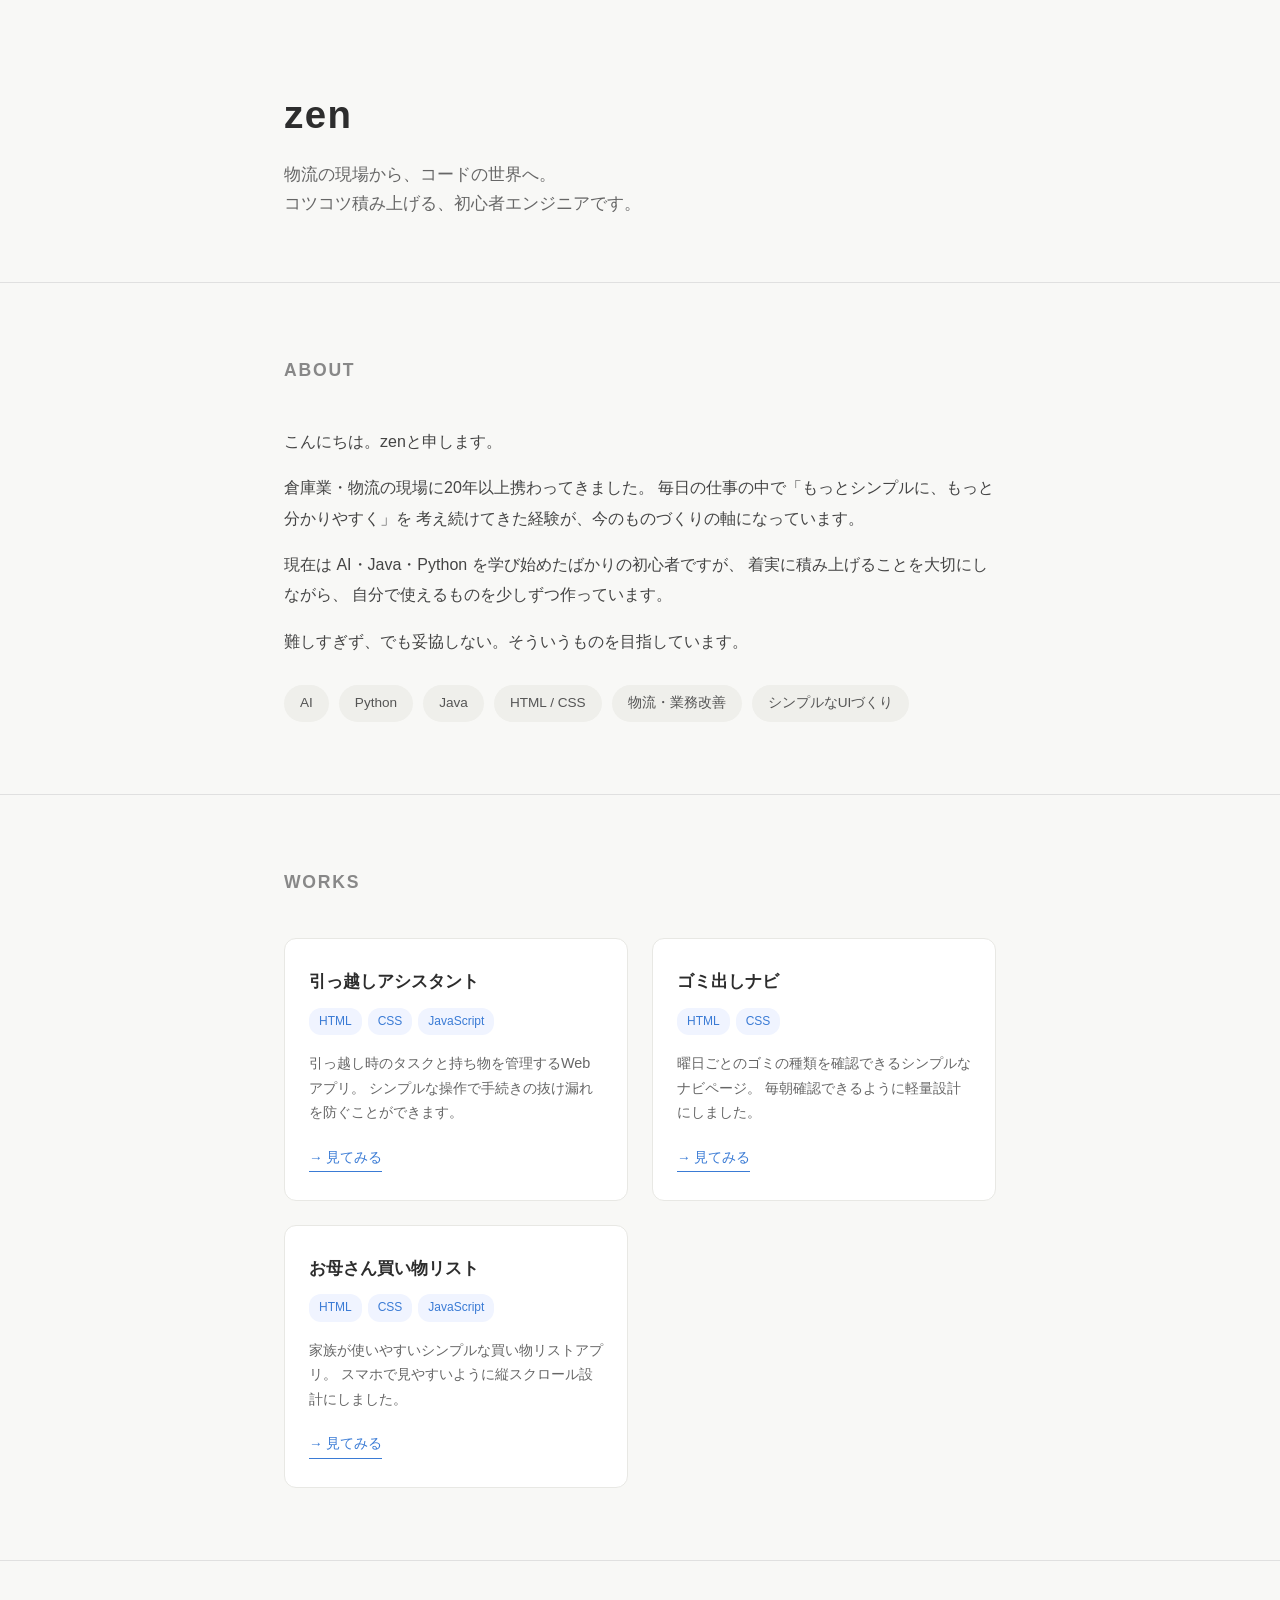
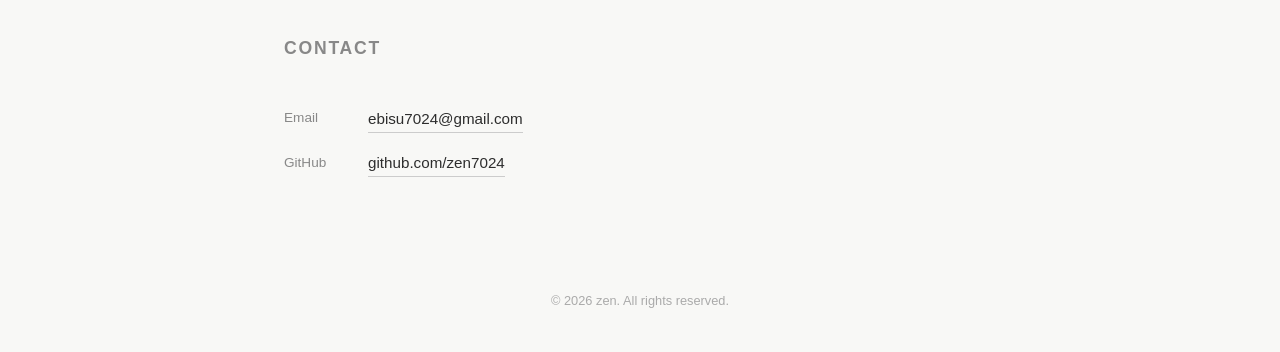
==== index.html @ 520f3287 "first commit: portfolio site" ====
<!DOCTYPE html>
<html lang="ja">
<head>
  <!-- ========================================
       基本設定
       charset: 文字コード（日本語対応）
       viewport: スマホ表示を正しくするための設定
  ======================================== -->
  <meta charset="UTF-8" />
  <meta name="viewport" content="width=device-width, initial-scale=1.0" />
  <title>zen | Portfolio</title>

  <style>
    /* ========================================
       全体のリセット＆共通設定
    ======================================== */
    *, *::before, *::after {
      box-sizing: border-box;
      margin: 0;
      padding: 0;
    }

    /* フォント・背景・文字色 */
    body {
      font-family: 'Hiragino Kaku Gothic ProN', 'Noto Sans JP', sans-serif;
      background-color: #f8f8f6;
      color: #2d2d2d;
      line-height: 1.8;
      font-size: 16px;
    }

    /* ページ全体の横幅を制限（横に広がりすぎない） */
    .container {
      max-width: 760px;
      margin: 0 auto;
      padding: 0 24px;
    }

    /* セクションの共通余白 */
    section {
      padding: 72px 0;
    }

    /* セクションタイトルの共通スタイル */
    .section-title {
      font-size: 1.1rem;
      font-weight: 700;
      letter-spacing: 0.1em;
      color: #888;
      text-transform: uppercase;
      margin-bottom: 40px;
    }

    /* 区切り線 */
    .divider {
      border: none;
      border-top: 1px solid #e0e0e0;
    }

    /* ========================================
       HEADER（名前 + キャッチコピー）
    ======================================== */
    header {
      padding: 80px 0 64px;
      text-align: left;
    }

    header .name {
      font-size: 2.4rem;
      font-weight: 700;
      letter-spacing: 0.04em;
      margin-bottom: 12px;
    }

    header .tagline {
      font-size: 1.05rem;
      color: #666;
      line-height: 1.7;
    }

    /* ========================================
       ABOUT（自己紹介）
    ======================================== */
    #about .bio {
      font-size: 1rem;
      color: #444;
      line-height: 1.9;
    }

    #about .bio p {
      margin-bottom: 16px;
    }

    /* タグ（スキルや興味を小さく表示） */
    #about .tags {
      display: flex;
      flex-wrap: wrap;
      gap: 10px;
      margin-top: 28px;
    }

    #about .tag {
      background-color: #efefeb;
      color: #555;
      padding: 6px 16px;
      border-radius: 20px;
      font-size: 0.85rem;
    }

    /* ========================================
       WORKS（作品紹介カード）
    ======================================== */
    #works .works-grid {
      display: grid;
      /* スマホ: 1列 / タブレット以上: 2列 */
      grid-template-columns: repeat(auto-fit, minmax(280px, 1fr));
      gap: 24px;
    }

    /* カード1枚 */
    .work-card {
      background: #ffffff;
      border: 1px solid #e8e8e4;
      border-radius: 12px;
      padding: 28px 24px;
      transition: box-shadow 0.2s ease;
    }

    .work-card:hover {
      box-shadow: 0 4px 20px rgba(0, 0, 0, 0.08);
    }

    /* カードのタイトル */
    .work-card h3 {
      font-size: 1.05rem;
      font-weight: 700;
      margin-bottom: 10px;
      color: #2d2d2d;
    }

    /* カードの説明文 */
    .work-card p {
      font-size: 0.9rem;
      color: #666;
      line-height: 1.7;
      margin-bottom: 18px;
    }

    /* カードのリンクボタン */
    .work-card a {
      display: inline-block;
      font-size: 0.85rem;
      color: #3a7bd5;
      text-decoration: none;
      border-bottom: 1px solid #3a7bd5;
      padding-bottom: 1px;
    }

    .work-card a:hover {
      color: #2558a8;
      border-color: #2558a8;
    }

    /* 技術タグ（使用言語など） */
    .work-card .tech-tags {
      display: flex;
      flex-wrap: wrap;
      gap: 6px;
      margin-bottom: 16px;
    }

    .work-card .tech-tag {
      background: #f0f4ff;
      color: #3a7bd5;
      font-size: 0.75rem;
      padding: 3px 10px;
      border-radius: 12px;
    }

    /* ========================================
       CONTACT（連絡先）
    ======================================== */
    #contact .contact-list {
      list-style: none;
      display: flex;
      flex-direction: column;
      gap: 16px;
    }

    #contact .contact-list li {
      display: flex;
      align-items: center;
      gap: 12px;
      font-size: 0.95rem;
    }

    /* アイコン代わりのラベル */
    #contact .contact-label {
      display: inline-block;
      min-width: 72px;
      color: #888;
      font-size: 0.85rem;
    }

    #contact a {
      color: #2d2d2d;
      text-decoration: none;
      border-bottom: 1px solid #ccc;
    }

    #contact a:hover {
      color: #3a7bd5;
      border-color: #3a7bd5;
    }

    /* ========================================
       FOOTER
    ======================================== */
    footer {
      padding: 40px 0;
      text-align: center;
      font-size: 0.8rem;
      color: #aaa;
    }

    /* ========================================
       スマホ対応（画面幅600px以下）
    ======================================== */
    @media (max-width: 600px) {
      header .name {
        font-size: 1.8rem;
      }

      section {
        padding: 56px 0;
      }

      .works-grid {
        grid-template-columns: 1fr;
      }
    }
  </style>
</head>

<body>

  <!-- ========================================
       HEADER：名前とキャッチコピー
  ======================================== -->
  <header>
    <div class="container">
      <p class="name">zen</p>
      <p class="tagline">
        物流の現場から、コードの世界へ。<br>
        コツコツ積み上げる、初心者エンジニアです。
      </p>
    </div>
  </header>

  <hr class="divider" />

  <!-- ========================================
       ABOUT：自己紹介
  ======================================== -->
  <section id="about">
    <div class="container">
      <p class="section-title">About</p>

      <div class="bio">
        <p>
          こんにちは。zenと申します。
        </p>
        <p>
          倉庫業・物流の現場に20年以上携わってきました。
          毎日の仕事の中で「もっとシンプルに、もっと分かりやすく」を
          考え続けてきた経験が、今のものづくりの軸になっています。
        </p>
        <p>
          現在は AI・Java・Python を学び始めたばかりの初心者ですが、
          着実に積み上げることを大切にしながら、
          自分で使えるものを少しずつ作っています。
        </p>
        <p>
          難しすぎず、でも妥協しない。そういうものを目指しています。
        </p>
      </div>

      <!-- 興味・学習中のキーワード -->
      <div class="tags">
        <span class="tag">AI</span>
        <span class="tag">Python</span>
        <span class="tag">Java</span>
        <span class="tag">HTML / CSS</span>
        <span class="tag">物流・業務改善</span>
        <span class="tag">シンプルなUIづくり</span>
      </div>
    </div>
  </section>

  <hr class="divider" />

  <!-- ========================================
       WORKS：作品紹介
       ★ カードを増やしたいときは
          <div class="work-card">〜</div>
          のブロックをコピーして追加するだけ
  ======================================== -->
  <section id="works">
    <div class="container">
      <p class="section-title">Works</p>

      <div class="works-grid">

        <!-- 作品カード 1 -->
        <div class="work-card">
          <h3>引っ越しアシスタント</h3>
          <div class="tech-tags">
            <span class="tech-tag">HTML</span>
            <span class="tech-tag">CSS</span>
            <span class="tech-tag">JavaScript</span>
          </div>
          <p>引っ越し時のタスクと持ち物を管理するWebアプリ。
            シンプルな操作で手続きの抜け漏れを防ぐことができます。</p>
          <a href="#" target="_blank">→ 見てみる</a>
        </div>

        <!-- 作品カード 2 -->
        <div class="work-card">
          <h3>ゴミ出しナビ</h3>
          <div class="tech-tags">
            <span class="tech-tag">HTML</span>
            <span class="tech-tag">CSS</span>
          </div>
          <p>曜日ごとのゴミの種類を確認できるシンプルなナビページ。
            毎朝確認できるように軽量設計にしました。</p>
          <a href="#" target="_blank">→ 見てみる</a>
        </div>

        <!-- 作品カード 3 -->
        <div class="work-card">
          <h3>お母さん買い物リスト</h3>
          <div class="tech-tags">
            <span class="tech-tag">HTML</span>
            <span class="tech-tag">CSS</span>
            <span class="tech-tag">JavaScript</span>
          </div>
          <p>家族が使いやすいシンプルな買い物リストアプリ。
            スマホで見やすいように縦スクロール設計にしました。</p>
          <a href="#" target="_blank">→ 見てみる</a>
        </div>

        <!-- ★ ここにカードを追加できます ★ -->

      </div>
    </div>
  </section>

  <hr class="divider" />

  <!-- ========================================
       CONTACT：連絡先
       ★ href="#" の部分を実際のURLに変えてください
  ======================================== -->
  <section id="contact">
    <div class="container">
      <p class="section-title">Contact</p>

      <ul class="contact-list">
        <li>
          <span class="contact-label">Email</span>
          <a href="mailto:ebisu7024@gmail.com">ebisu7024@gmail.com</a>
        </li>
        <li>
          <span class="contact-label">GitHub</span>
          <a href="https://github.com/zen7024" target="_blank">github.com/zen7024</a>
        </li>
        <!-- SNSを追加したい場合はここにコピーして追加 -->
        <!--
        <li>
          <span class="contact-label">X (Twitter)</span>
          <a href="https://x.com/あなたのID" target="_blank">@あなたのID</a>
        </li>
        -->
      </ul>
    </div>
  </section>

  <!-- ========================================
       FOOTER
  ======================================== -->
  <footer>
    <div class="container">
      <p>&copy; 2026 zen. All rights reserved.</p>
    </div>
  </footer>

</body>
</html>
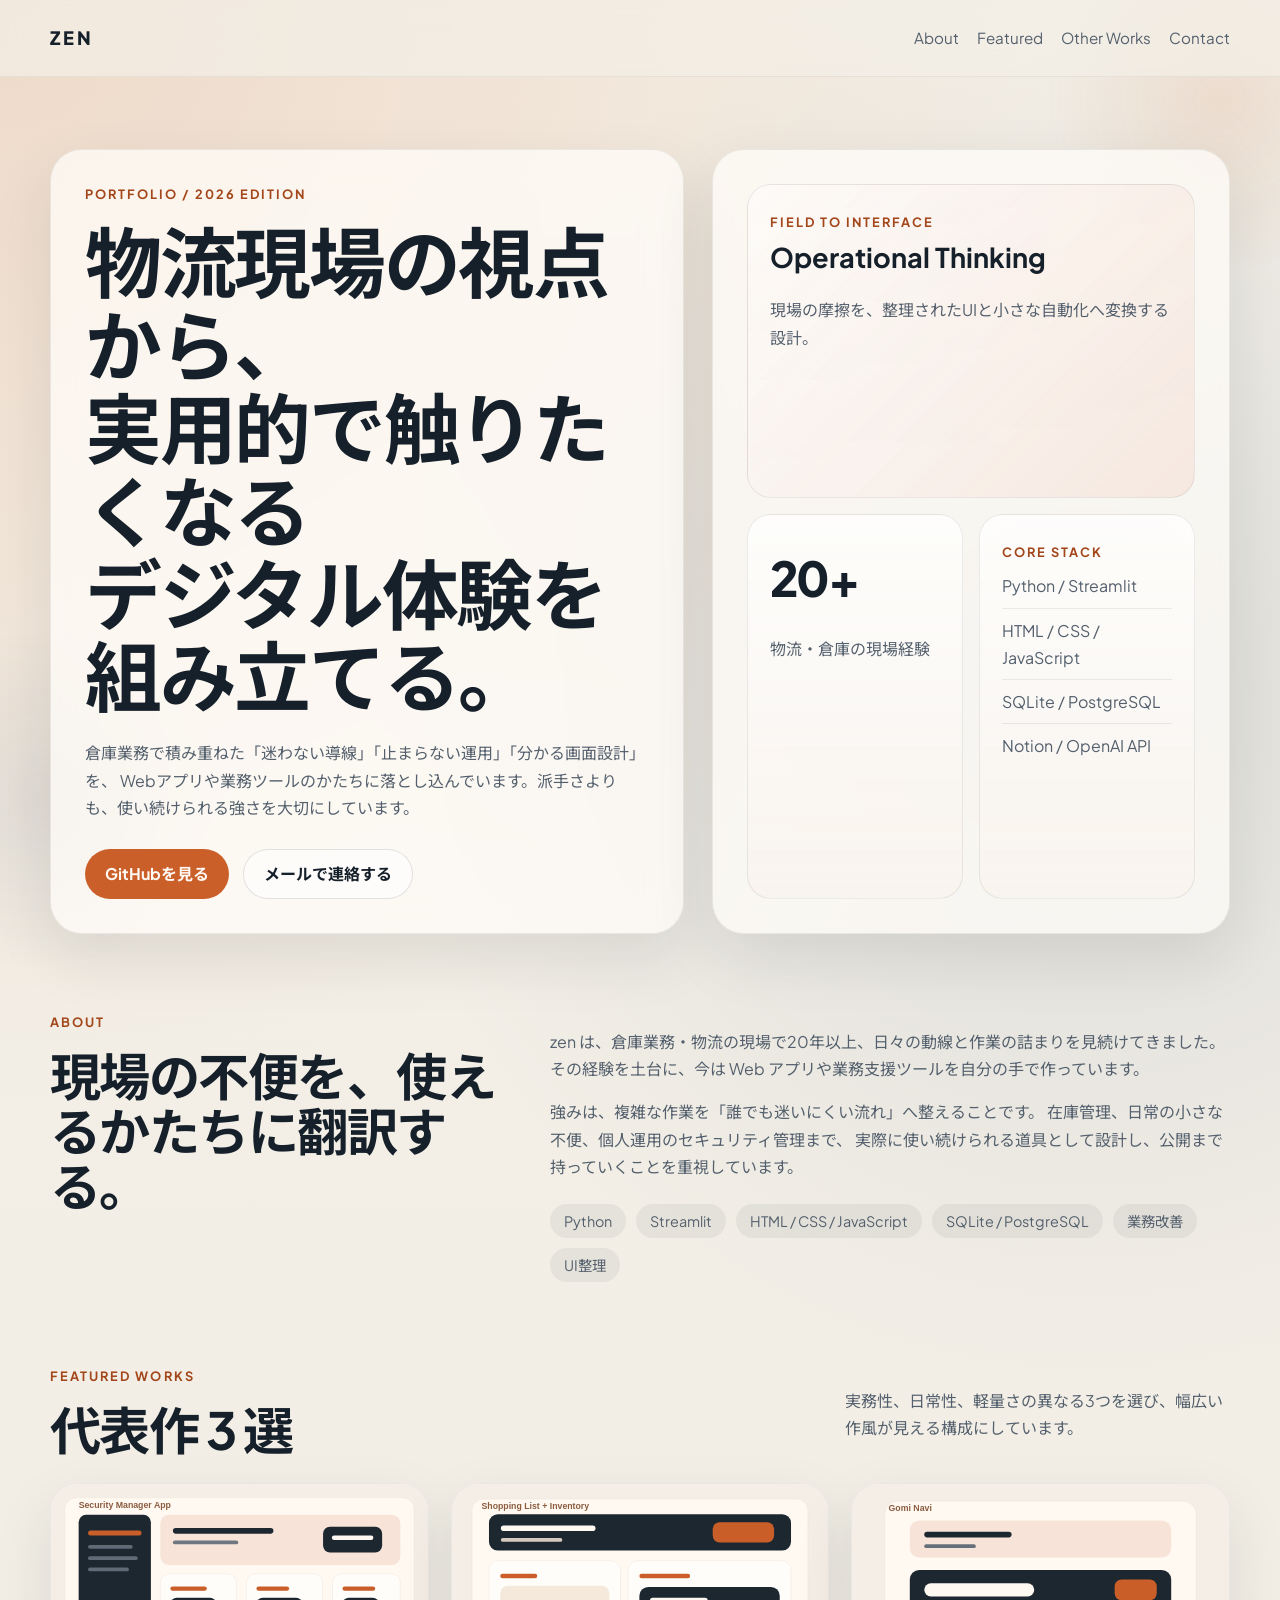
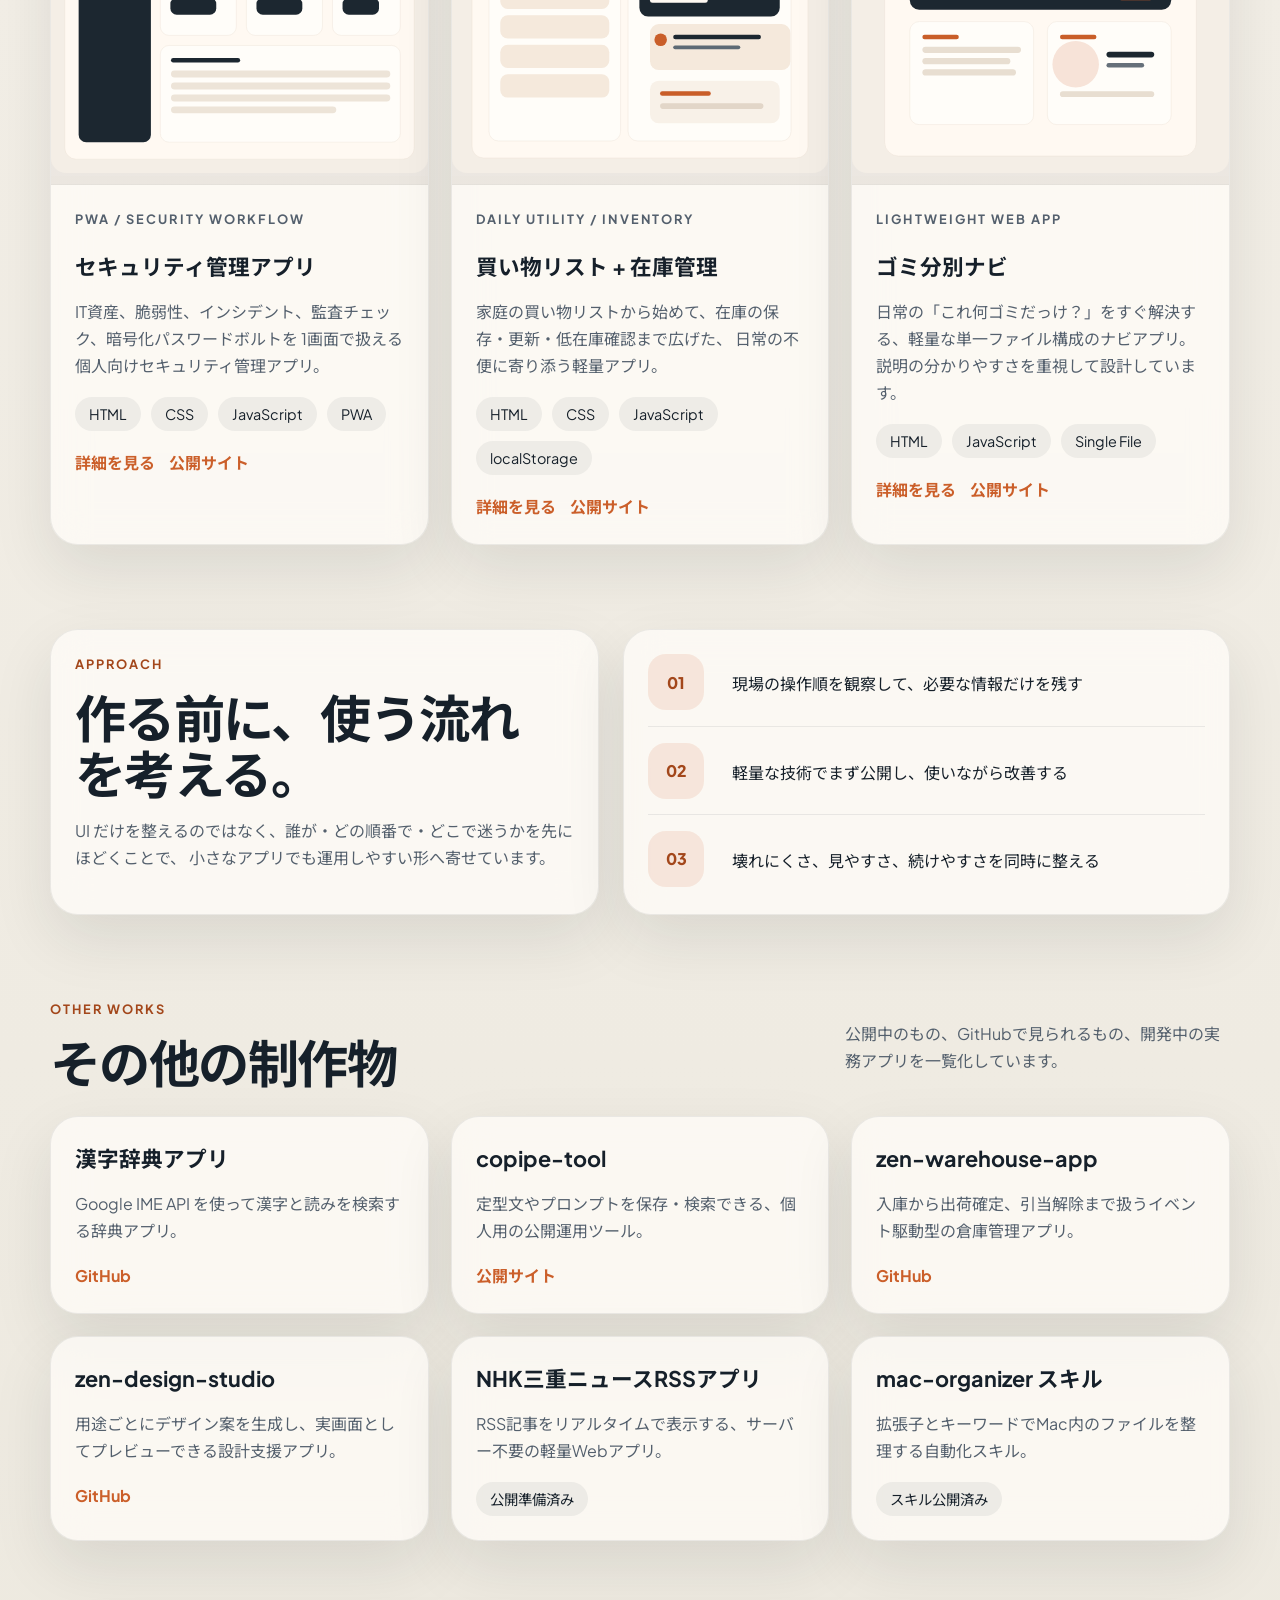
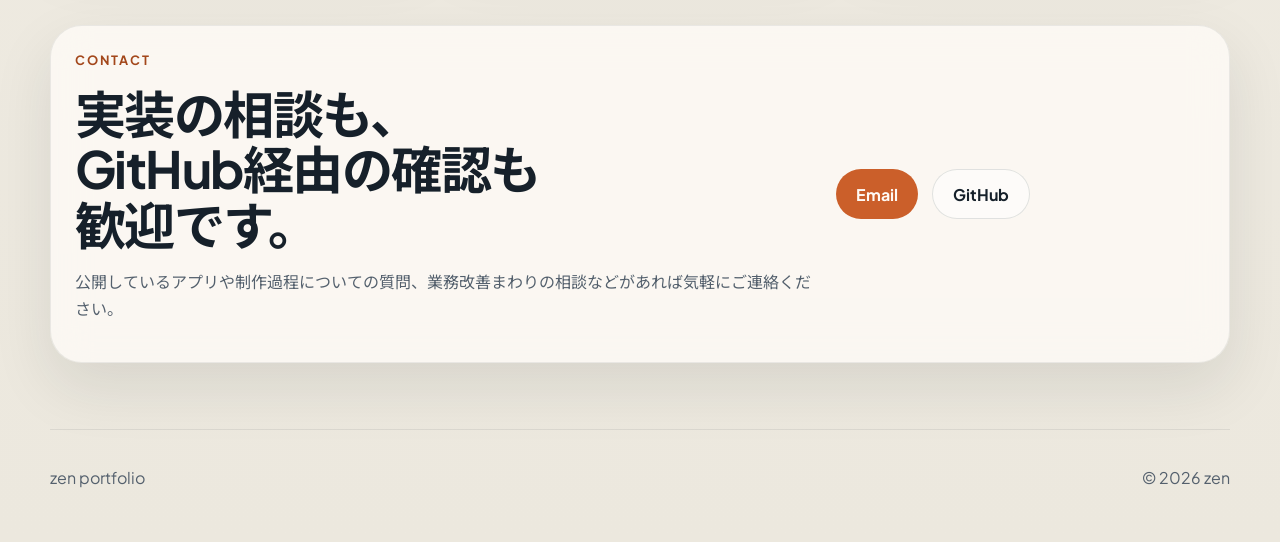
==== commit bd9bb951: "feat: redesign portfolio site" ====
--- a/index.html
+++ b/index.html
@@ -1,398 +1,290 @@
 <!DOCTYPE html>
 <html lang="ja">
 <head>
-  <!-- ========================================
-       基本設定
-       charset: 文字コード（日本語対応）
-       viewport: スマホ表示を正しくするための設定
-  ======================================== -->
-  <meta charset="UTF-8" />
-  <meta name="viewport" content="width=device-width, initial-scale=1.0" />
+  <meta charset="UTF-8">
+  <meta name="viewport" content="width=device-width, initial-scale=1.0">
   <title>zen | Portfolio</title>
-
-  <style>
-    /* ========================================
-       全体のリセット＆共通設定
-    ======================================== */
-    *, *::before, *::after {
-      box-sizing: border-box;
-      margin: 0;
-      padding: 0;
-    }
-
-    /* フォント・背景・文字色 */
-    body {
-      font-family: 'Hiragino Kaku Gothic ProN', 'Noto Sans JP', sans-serif;
-      background-color: #f8f8f6;
-      color: #2d2d2d;
-      line-height: 1.8;
-      font-size: 16px;
-    }
-
-    /* ページ全体の横幅を制限（横に広がりすぎない） */
-    .container {
-      max-width: 760px;
-      margin: 0 auto;
-      padding: 0 24px;
-    }
-
-    /* セクションの共通余白 */
-    section {
-      padding: 72px 0;
-    }
-
-    /* セクションタイトルの共通スタイル */
-    .section-title {
-      font-size: 1.1rem;
-      font-weight: 700;
-      letter-spacing: 0.1em;
-      color: #888;
-      text-transform: uppercase;
-      margin-bottom: 40px;
-    }
-
-    /* 区切り線 */
-    .divider {
-      border: none;
-      border-top: 1px solid #e0e0e0;
-    }
-
-    /* ========================================
-       HEADER（名前 + キャッチコピー）
-    ======================================== */
-    header {
-      padding: 80px 0 64px;
-      text-align: left;
-    }
-
-    header .name {
-      font-size: 2.4rem;
-      font-weight: 700;
-      letter-spacing: 0.04em;
-      margin-bottom: 12px;
-    }
-
-    header .tagline {
-      font-size: 1.05rem;
-      color: #666;
-      line-height: 1.7;
-    }
-
-    /* ========================================
-       ABOUT（自己紹介）
-    ======================================== */
-    #about .bio {
-      font-size: 1rem;
-      color: #444;
-      line-height: 1.9;
-    }
-
-    #about .bio p {
-      margin-bottom: 16px;
-    }
-
-    /* タグ（スキルや興味を小さく表示） */
-    #about .tags {
-      display: flex;
-      flex-wrap: wrap;
-      gap: 10px;
-      margin-top: 28px;
-    }
-
-    #about .tag {
-      background-color: #efefeb;
-      color: #555;
-      padding: 6px 16px;
-      border-radius: 20px;
-      font-size: 0.85rem;
-    }
-
-    /* ========================================
-       WORKS（作品紹介カード）
-    ======================================== */
-    #works .works-grid {
-      display: grid;
-      /* スマホ: 1列 / タブレット以上: 2列 */
-      grid-template-columns: repeat(auto-fit, minmax(280px, 1fr));
-      gap: 24px;
-    }
-
-    /* カード1枚 */
-    .work-card {
-      background: #ffffff;
-      border: 1px solid #e8e8e4;
-      border-radius: 12px;
-      padding: 28px 24px;
-      transition: box-shadow 0.2s ease;
-    }
-
-    .work-card:hover {
-      box-shadow: 0 4px 20px rgba(0, 0, 0, 0.08);
-    }
-
-    /* カードのタイトル */
-    .work-card h3 {
-      font-size: 1.05rem;
-      font-weight: 700;
-      margin-bottom: 10px;
-      color: #2d2d2d;
-    }
-
-    /* カードの説明文 */
-    .work-card p {
-      font-size: 0.9rem;
-      color: #666;
-      line-height: 1.7;
-      margin-bottom: 18px;
-    }
-
-    /* カードのリンクボタン */
-    .work-card a {
-      display: inline-block;
-      font-size: 0.85rem;
-      color: #3a7bd5;
-      text-decoration: none;
-      border-bottom: 1px solid #3a7bd5;
-      padding-bottom: 1px;
-    }
-
-    .work-card a:hover {
-      color: #2558a8;
-      border-color: #2558a8;
-    }
-
-    /* 技術タグ（使用言語など） */
-    .work-card .tech-tags {
-      display: flex;
-      flex-wrap: wrap;
-      gap: 6px;
-      margin-bottom: 16px;
-    }
-
-    .work-card .tech-tag {
-      background: #f0f4ff;
-      color: #3a7bd5;
-      font-size: 0.75rem;
-      padding: 3px 10px;
-      border-radius: 12px;
-    }
-
-    /* ========================================
-       CONTACT（連絡先）
-    ======================================== */
-    #contact .contact-list {
-      list-style: none;
-      display: flex;
-      flex-direction: column;
-      gap: 16px;
-    }
-
-    #contact .contact-list li {
-      display: flex;
-      align-items: center;
-      gap: 12px;
-      font-size: 0.95rem;
-    }
-
-    /* アイコン代わりのラベル */
-    #contact .contact-label {
-      display: inline-block;
-      min-width: 72px;
-      color: #888;
-      font-size: 0.85rem;
-    }
-
-    #contact a {
-      color: #2d2d2d;
-      text-decoration: none;
-      border-bottom: 1px solid #ccc;
-    }
-
-    #contact a:hover {
-      color: #3a7bd5;
-      border-color: #3a7bd5;
-    }
-
-    /* ========================================
-       FOOTER
-    ======================================== */
-    footer {
-      padding: 40px 0;
-      text-align: center;
-      font-size: 0.8rem;
-      color: #aaa;
-    }
-
-    /* ========================================
-       スマホ対応（画面幅600px以下）
-    ======================================== */
-    @media (max-width: 600px) {
-      header .name {
-        font-size: 1.8rem;
-      }
-
-      section {
-        padding: 56px 0;
-      }
-
-      .works-grid {
-        grid-template-columns: 1fr;
-      }
-    }
-  </style>
+  <meta
+    name="description"
+    content="物流現場の知見を、実用的なデジタル体験へ変える。zen の個人ポートフォリオサイト。"
+  >
+  <link rel="preconnect" href="https://fonts.googleapis.com">
+  <link rel="preconnect" href="https://fonts.gstatic.com" crossorigin>
+  <link
+    href="https://fonts.googleapis.com/css2?family=Plus+Jakarta+Sans:wght@400;500;600;700;800&family=Noto+Sans+JP:wght@400;500;700;800&display=swap"
+    rel="stylesheet"
+  >
+  <link rel="stylesheet" href="styles/site.css">
 </head>
-
-<body>
-
-  <!-- ========================================
-       HEADER：名前とキャッチコピー
-  ======================================== -->
-  <header>
-    <div class="container">
-      <p class="name">zen</p>
-      <p class="tagline">
-        物流の現場から、コードの世界へ。<br>
-        コツコツ積み上げる、初心者エンジニアです。
-      </p>
-    </div>
-  </header>
-
-  <hr class="divider" />
-
-  <!-- ========================================
-       ABOUT：自己紹介
-  ======================================== -->
-  <section id="about">
-    <div class="container">
-      <p class="section-title">About</p>
-
-      <div class="bio">
-        <p>
-          こんにちは。zenと申します。
-        </p>
-        <p>
-          倉庫業・物流の現場に20年以上携わってきました。
-          毎日の仕事の中で「もっとシンプルに、もっと分かりやすく」を
-          考え続けてきた経験が、今のものづくりの軸になっています。
-        </p>
-        <p>
-          現在は AI・Java・Python を学び始めたばかりの初心者ですが、
-          着実に積み上げることを大切にしながら、
-          自分で使えるものを少しずつ作っています。
-        </p>
-        <p>
-          難しすぎず、でも妥協しない。そういうものを目指しています。
-        </p>
+<body class="theme-root">
+  <div class="page-shell">
+    <header class="site-header">
+      <div class="container header-row">
+        <a class="brand" href="./">zen</a>
+        <nav class="top-nav" aria-label="主要ナビゲーション">
+          <a href="#about">About</a>
+          <a href="#featured">Featured</a>
+          <a href="#other-works">Other Works</a>
+          <a href="#contact">Contact</a>
+        </nav>
       </div>
-
-      <!-- 興味・学習中のキーワード -->
-      <div class="tags">
-        <span class="tag">AI</span>
-        <span class="tag">Python</span>
-        <span class="tag">Java</span>
-        <span class="tag">HTML / CSS</span>
-        <span class="tag">物流・業務改善</span>
-        <span class="tag">シンプルなUIづくり</span>
+    </header>
+
+    <main>
+      <section class="hero-section">
+        <div class="container hero-grid">
+          <div class="hero-copy">
+            <p class="eyebrow">Portfolio / 2026 Edition</p>
+            <h1>
+              物流現場の視点から、<br>
+              実用的で触りたくなる<br>
+              デジタル体験を組み立てる。
+            </h1>
+            <p class="hero-lead">
+              倉庫業務で積み重ねた「迷わない導線」「止まらない運用」「分かる画面設計」を、
+              Webアプリや業務ツールのかたちに落とし込んでいます。派手さよりも、使い続けられる強さを大切にしています。
+            </p>
+            <div class="hero-actions">
+              <a class="button button-primary" href="https://github.com/zen7024" target="_blank" rel="noreferrer">GitHubを見る</a>
+              <a class="button button-secondary" href="mailto:ebisu7024@gmail.com">メールで連絡する</a>
+            </div>
+          </div>
+
+          <div class="hero-panel" aria-hidden="true">
+            <div class="hero-card hero-card-main">
+              <span class="panel-label">Field to Interface</span>
+              <h2>Operational Thinking</h2>
+              <p>現場の摩擦を、整理されたUIと小さな自動化へ変換する設計。</p>
+            </div>
+            <div class="hero-card hero-card-metric">
+              <span class="metric">20+</span>
+              <p>物流・倉庫の現場経験</p>
+            </div>
+            <div class="hero-card hero-card-stack">
+              <span class="panel-label">Core Stack</span>
+              <ul>
+                <li>Python / Streamlit</li>
+                <li>HTML / CSS / JavaScript</li>
+                <li>SQLite / PostgreSQL</li>
+                <li>Notion / OpenAI API</li>
+              </ul>
+            </div>
+          </div>
+        </div>
+      </section>
+
+      <section id="about" class="section-block">
+        <div class="container split-block">
+          <div>
+            <p class="section-kicker">About</p>
+            <h2 class="section-title">現場の不便を、使えるかたちに翻訳する。</h2>
+          </div>
+          <div class="body-copy">
+            <p>
+              zen は、倉庫業務・物流の現場で20年以上、日々の動線と作業の詰まりを見続けてきました。
+              その経験を土台に、今は Web アプリや業務支援ツールを自分の手で作っています。
+            </p>
+            <p>
+              強みは、複雑な作業を「誰でも迷いにくい流れ」へ整えることです。
+              在庫管理、日常の小さな不便、個人運用のセキュリティ管理まで、
+              実際に使い続けられる道具として設計し、公開まで持っていくことを重視しています。
+            </p>
+            <div class="tag-row" aria-label="スキル一覧">
+              <span>Python</span>
+              <span>Streamlit</span>
+              <span>HTML / CSS / JavaScript</span>
+              <span>SQLite / PostgreSQL</span>
+              <span>業務改善</span>
+              <span>UI整理</span>
+            </div>
+          </div>
+        </div>
+      </section>
+
+      <section id="featured" class="section-block">
+        <div class="container">
+          <div class="section-head">
+            <div>
+              <p class="section-kicker">Featured Works</p>
+              <h2 class="section-title">代表作 3 選</h2>
+            </div>
+            <p class="section-note">
+              実務性、日常性、軽量さの異なる3つを選び、幅広い作風が見える構成にしています。
+            </p>
+          </div>
+
+          <div class="featured-grid">
+            <article class="project-card">
+              <div class="project-shot">
+                <img src="assets/security-manager-app-preview.svg" alt="セキュリティ管理アプリのイメージ">
+              </div>
+              <div class="project-body">
+                <p class="project-kind">PWA / Security Workflow</p>
+                <h3>セキュリティ管理アプリ</h3>
+                <p>
+                  IT資産、脆弱性、インシデント、監査チェック、暗号化パスワードボルトを
+                  1画面で扱える個人向けセキュリティ管理アプリ。
+                </p>
+                <ul class="tech-list">
+                  <li>HTML</li>
+                  <li>CSS</li>
+                  <li>JavaScript</li>
+                  <li>PWA</li>
+                </ul>
+                <div class="card-actions">
+                  <a class="text-link" href="works/security-manager-app.html">詳細を見る</a>
+                  <a class="text-link" href="https://security-manager-app.netlify.app" target="_blank" rel="noreferrer">公開サイト</a>
+                </div>
+              </div>
+            </article>
+
+            <article class="project-card">
+              <div class="project-shot">
+                <img src="assets/shopping-inventory-preview.svg" alt="買い物リストと在庫管理機能のイメージ">
+              </div>
+              <div class="project-body">
+                <p class="project-kind">Daily Utility / Inventory</p>
+                <h3>買い物リスト + 在庫管理</h3>
+                <p>
+                  家庭の買い物リストから始めて、在庫の保存・更新・低在庫確認まで広げた、
+                  日常の不便に寄り添う軽量アプリ。
+                </p>
+                <ul class="tech-list">
+                  <li>HTML</li>
+                  <li>CSS</li>
+                  <li>JavaScript</li>
+                  <li>localStorage</li>
+                </ul>
+                <div class="card-actions">
+                  <a class="text-link" href="works/shopping-inventory.html">詳細を見る</a>
+                  <a class="text-link" href="https://genuine-pudding-4b8619.netlify.app/" target="_blank" rel="noreferrer">公開サイト</a>
+                </div>
+              </div>
+            </article>
+
+            <article class="project-card">
+              <div class="project-shot">
+                <img src="assets/gomi-navi-preview.svg" alt="ゴミ分別ナビのイメージ">
+              </div>
+              <div class="project-body">
+                <p class="project-kind">Lightweight Web App</p>
+                <h3>ゴミ分別ナビ</h3>
+                <p>
+                  日常の「これ何ゴミだっけ？」をすぐ解決する、軽量な単一ファイル構成のナビアプリ。
+                  説明の分かりやすさを重視して設計しています。
+                </p>
+                <ul class="tech-list">
+                  <li>HTML</li>
+                  <li>JavaScript</li>
+                  <li>Single File</li>
+                </ul>
+                <div class="card-actions">
+                  <a class="text-link" href="works/gomi-navi.html">詳細を見る</a>
+                  <a class="text-link" href="https://unrivaled-yeot-43f3f6.netlify.app" target="_blank" rel="noreferrer">公開サイト</a>
+                </div>
+              </div>
+            </article>
+          </div>
+        </div>
+      </section>
+
+      <section class="section-block accent-band">
+        <div class="container proof-grid">
+          <div class="proof-card">
+            <p class="section-kicker">Approach</p>
+            <h2 class="section-title">作る前に、使う流れを考える。</h2>
+            <p class="body-copy">
+              UI だけを整えるのではなく、誰が・どの順番で・どこで迷うかを先にほどくことで、
+              小さなアプリでも運用しやすい形へ寄せています。
+            </p>
+          </div>
+          <div class="proof-list">
+            <div>
+              <span class="proof-number">01</span>
+              <p>現場の操作順を観察して、必要な情報だけを残す</p>
+            </div>
+            <div>
+              <span class="proof-number">02</span>
+              <p>軽量な技術でまず公開し、使いながら改善する</p>
+            </div>
+            <div>
+              <span class="proof-number">03</span>
+              <p>壊れにくさ、見やすさ、続けやすさを同時に整える</p>
+            </div>
+          </div>
+        </div>
+      </section>
+
+      <section id="other-works" class="section-block">
+        <div class="container">
+          <div class="section-head">
+            <div>
+              <p class="section-kicker">Other Works</p>
+              <h2 class="section-title">その他の制作物</h2>
+            </div>
+            <p class="section-note">
+              公開中のもの、GitHubで見られるもの、開発中の実務アプリを一覧化しています。
+            </p>
+          </div>
+
+          <div class="other-works-grid">
+            <article class="mini-card">
+              <h3>漢字辞典アプリ</h3>
+              <p>Google IME API を使って漢字と読みを検索する辞典アプリ。</p>
+              <a href="https://github.com/zen7024/kanji-jiten" target="_blank" rel="noreferrer">GitHub</a>
+            </article>
+            <article class="mini-card">
+              <h3>copipe-tool</h3>
+              <p>定型文やプロンプトを保存・検索できる、個人用の公開運用ツール。</p>
+              <a href="https://copipe-tool.onrender.com" target="_blank" rel="noreferrer">公開サイト</a>
+            </article>
+            <article class="mini-card">
+              <h3>zen-warehouse-app</h3>
+              <p>入庫から出荷確定、引当解除まで扱うイベント駆動型の倉庫管理アプリ。</p>
+              <a href="https://github.com/zen7024/zen-warehouse-app" target="_blank" rel="noreferrer">GitHub</a>
+            </article>
+            <article class="mini-card">
+              <h3>zen-design-studio</h3>
+              <p>用途ごとにデザイン案を生成し、実画面としてプレビューできる設計支援アプリ。</p>
+              <a href="https://github.com/zen7024/zen-design-studio" target="_blank" rel="noreferrer">GitHub</a>
+            </article>
+            <article class="mini-card">
+              <h3>NHK三重ニュースRSSアプリ</h3>
+              <p>RSS記事をリアルタイムで表示する、サーバー不要の軽量Webアプリ。</p>
+              <span class="coming-soon">公開準備済み</span>
+            </article>
+            <article class="mini-card">
+              <h3>mac-organizer スキル</h3>
+              <p>拡張子とキーワードでMac内のファイルを整理する自動化スキル。</p>
+              <span class="coming-soon">スキル公開済み</span>
+            </article>
+          </div>
+        </div>
+      </section>
+
+      <section id="contact" class="section-block">
+        <div class="container contact-panel">
+          <div>
+            <p class="section-kicker">Contact</p>
+            <h2 class="section-title">実装の相談も、GitHub経由の確認も歓迎です。</h2>
+            <p class="body-copy">
+              公開しているアプリや制作過程についての質問、業務改善まわりの相談などがあれば気軽にご連絡ください。
+            </p>
+          </div>
+          <div class="contact-actions">
+            <a class="button button-primary" href="mailto:ebisu7024@gmail.com">Email</a>
+            <a class="button button-secondary" href="https://github.com/zen7024" target="_blank" rel="noreferrer">GitHub</a>
+          </div>
+        </div>
+      </section>
+    </main>
+
+    <footer class="site-footer">
+      <div class="container footer-row">
+        <p>zen portfolio</p>
+        <p>&copy; 2026 zen</p>
       </div>
-    </div>
-  </section>
-
-  <hr class="divider" />
-
-  <!-- ========================================
-       WORKS：作品紹介
-       ★ カードを増やしたいときは
-          <div class="work-card">〜</div>
-          のブロックをコピーして追加するだけ
-  ======================================== -->
-  <section id="works">
-    <div class="container">
-      <p class="section-title">Works</p>
-
-      <div class="works-grid">
-
-        <!-- 作品カード 1 -->
-        <div class="work-card">
-          <h3>引っ越しアシスタント</h3>
-          <div class="tech-tags">
-            <span class="tech-tag">HTML</span>
-            <span class="tech-tag">CSS</span>
-            <span class="tech-tag">JavaScript</span>
-          </div>
-          <p>引っ越し時のタスクと持ち物を管理するWebアプリ。
-            シンプルな操作で手続きの抜け漏れを防ぐことができます。</p>
-          <a href="#" target="_blank">→ 見てみる</a>
-        </div>
-
-        <!-- 作品カード 2 -->
-        <div class="work-card">
-          <h3>ゴミ出しナビ</h3>
-          <div class="tech-tags">
-            <span class="tech-tag">HTML</span>
-            <span class="tech-tag">CSS</span>
-          </div>
-          <p>曜日ごとのゴミの種類を確認できるシンプルなナビページ。
-            毎朝確認できるように軽量設計にしました。</p>
-          <a href="#" target="_blank">→ 見てみる</a>
-        </div>
-
-        <!-- 作品カード 3 -->
-        <div class="work-card">
-          <h3>お母さん買い物リスト</h3>
-          <div class="tech-tags">
-            <span class="tech-tag">HTML</span>
-            <span class="tech-tag">CSS</span>
-            <span class="tech-tag">JavaScript</span>
-          </div>
-          <p>家族が使いやすいシンプルな買い物リストアプリ。
-            スマホで見やすいように縦スクロール設計にしました。</p>
-          <a href="#" target="_blank">→ 見てみる</a>
-        </div>
-
-        <!-- ★ ここにカードを追加できます ★ -->
-
-      </div>
-    </div>
-  </section>
-
-  <hr class="divider" />
-
-  <!-- ========================================
-       CONTACT：連絡先
-       ★ href="#" の部分を実際のURLに変えてください
-  ======================================== -->
-  <section id="contact">
-    <div class="container">
-      <p class="section-title">Contact</p>
-
-      <ul class="contact-list">
-        <li>
-          <span class="contact-label">Email</span>
-          <a href="mailto:ebisu7024@gmail.com">ebisu7024@gmail.com</a>
-        </li>
-        <li>
-          <span class="contact-label">GitHub</span>
-          <a href="https://github.com/zen7024" target="_blank">github.com/zen7024</a>
-        </li>
-        <!-- SNSを追加したい場合はここにコピーして追加 -->
-        <!--
-        <li>
-          <span class="contact-label">X (Twitter)</span>
-          <a href="https://x.com/あなたのID" target="_blank">@あなたのID</a>
-        </li>
-        -->
-      </ul>
-    </div>
-  </section>
-
-  <!-- ========================================
-       FOOTER
-  ======================================== -->
-  <footer>
-    <div class="container">
-      <p>&copy; 2026 zen. All rights reserved.</p>
-    </div>
-  </footer>
-
+    </footer>
+  </div>
 </body>
 </html>
--- a/styles/site.css
+++ b/styles/site.css
@@ -0,0 +1,640 @@
+:root {
+  --bg: #f3efe6;
+  --bg-soft: rgba(255, 255, 255, 0.65);
+  --surface: rgba(255, 252, 248, 0.74);
+  --surface-strong: rgba(255, 252, 248, 0.92);
+  --line: rgba(34, 39, 46, 0.08);
+  --text: #16202a;
+  --text-soft: #54606d;
+  --accent: #cb5f2a;
+  --accent-deep: #a3471b;
+  --shadow: 0 24px 60px rgba(28, 35, 41, 0.1);
+  --radius-xl: 32px;
+  --radius-lg: 24px;
+  --radius-md: 18px;
+  --container: 1180px;
+}
+
+*,
+*::before,
+*::after {
+  box-sizing: border-box;
+}
+
+html {
+  scroll-behavior: smooth;
+}
+
+body {
+  margin: 0;
+  color: var(--text);
+  background:
+    radial-gradient(circle at top left, rgba(208, 114, 62, 0.18), transparent 28%),
+    radial-gradient(circle at 85% 18%, rgba(116, 135, 154, 0.18), transparent 22%),
+    linear-gradient(180deg, #f5f1e8 0%, #f2eee6 42%, #ece8de 100%);
+  font-family: "Plus Jakarta Sans", "Noto Sans JP", sans-serif;
+  line-height: 1.7;
+}
+
+a {
+  color: inherit;
+  text-decoration: none;
+}
+
+img {
+  display: block;
+  max-width: 100%;
+}
+
+.container {
+  width: min(calc(100% - 40px), var(--container));
+  margin: 0 auto;
+}
+
+.page-shell {
+  position: relative;
+  overflow: clip;
+}
+
+.page-shell::before,
+.page-shell::after {
+  content: "";
+  position: fixed;
+  inset: auto;
+  width: 360px;
+  height: 360px;
+  border-radius: 999px;
+  filter: blur(12px);
+  opacity: 0.32;
+  pointer-events: none;
+  z-index: -1;
+}
+
+.page-shell::before {
+  top: -80px;
+  right: -120px;
+  background: radial-gradient(circle, rgba(203, 95, 42, 0.38), transparent 68%);
+}
+
+.page-shell::after {
+  bottom: -80px;
+  left: -140px;
+  background: radial-gradient(circle, rgba(56, 88, 119, 0.28), transparent 68%);
+}
+
+.site-header {
+  position: sticky;
+  top: 0;
+  z-index: 10;
+  backdrop-filter: blur(16px);
+  background: rgba(243, 239, 230, 0.72);
+  border-bottom: 1px solid rgba(22, 32, 42, 0.06);
+}
+
+.header-row,
+.footer-row {
+  display: flex;
+  align-items: center;
+  justify-content: space-between;
+  gap: 24px;
+}
+
+.header-row {
+  min-height: 76px;
+}
+
+.brand {
+  font-size: 1.15rem;
+  font-weight: 800;
+  letter-spacing: 0.16em;
+  text-transform: uppercase;
+}
+
+.top-nav {
+  display: flex;
+  flex-wrap: wrap;
+  gap: 18px;
+}
+
+.top-nav a {
+  color: var(--text-soft);
+  font-size: 0.95rem;
+}
+
+.top-nav a:hover,
+.text-link:hover,
+.mini-card a:hover {
+  color: var(--accent-deep);
+}
+
+.hero-section {
+  padding: 72px 0 36px;
+}
+
+.hero-grid {
+  display: grid;
+  grid-template-columns: minmax(0, 1.1fr) minmax(320px, 0.9fr);
+  gap: 28px;
+  align-items: stretch;
+}
+
+.hero-copy,
+.hero-panel,
+.project-card,
+.proof-card,
+.proof-list,
+.contact-panel,
+.mini-card,
+.detail-hero-card,
+.detail-content,
+.detail-summary,
+.detail-links {
+  background: var(--surface);
+  border: 1px solid var(--line);
+  box-shadow: var(--shadow);
+  backdrop-filter: blur(18px);
+}
+
+.hero-copy,
+.hero-panel {
+  border-radius: var(--radius-xl);
+  padding: 34px;
+}
+
+.eyebrow,
+.section-kicker,
+.panel-label,
+.project-kind {
+  margin: 0 0 14px;
+  color: var(--accent-deep);
+  text-transform: uppercase;
+  letter-spacing: 0.16em;
+  font-size: 0.8rem;
+  font-weight: 700;
+}
+
+.hero-copy h1,
+.section-title,
+.detail-title {
+  margin: 0;
+  letter-spacing: -0.03em;
+  line-height: 1.08;
+}
+
+.hero-copy h1 {
+  font-size: clamp(2.7rem, 6vw, 5.4rem);
+  max-width: 11ch;
+}
+
+.hero-lead,
+.body-copy,
+.section-note,
+.detail-lead {
+  color: var(--text-soft);
+  font-size: 1rem;
+}
+
+.hero-lead {
+  margin: 22px 0 0;
+  max-width: 56ch;
+}
+
+.hero-actions,
+.card-actions,
+.contact-actions,
+.detail-cta {
+  display: flex;
+  flex-wrap: wrap;
+  gap: 14px;
+}
+
+.hero-actions {
+  margin-top: 28px;
+}
+
+.button {
+  display: inline-flex;
+  align-items: center;
+  justify-content: center;
+  min-height: 50px;
+  padding: 0 20px;
+  border-radius: 999px;
+  font-weight: 700;
+  transition: transform 160ms ease, background-color 160ms ease, color 160ms ease;
+}
+
+.button:hover {
+  transform: translateY(-1px);
+}
+
+.button-primary {
+  background: var(--accent);
+  color: #fffaf5;
+}
+
+.button-primary:hover {
+  background: var(--accent-deep);
+}
+
+.button-secondary {
+  border: 1px solid rgba(22, 32, 42, 0.12);
+  background: rgba(255, 255, 255, 0.5);
+  color: var(--text);
+}
+
+.hero-panel {
+  display: grid;
+  gap: 16px;
+  grid-template-columns: repeat(2, minmax(0, 1fr));
+}
+
+.hero-card {
+  border-radius: 24px;
+  background: linear-gradient(180deg, rgba(255, 255, 255, 0.75), rgba(248, 243, 237, 0.92));
+  border: 1px solid rgba(22, 32, 42, 0.08);
+  padding: 22px;
+  min-height: 170px;
+}
+
+.hero-card-main {
+  grid-column: 1 / -1;
+  background:
+    linear-gradient(135deg, rgba(255, 255, 255, 0.72), rgba(245, 231, 222, 0.96)),
+    linear-gradient(180deg, rgba(203, 95, 42, 0.08), transparent);
+}
+
+.hero-card-main h2 {
+  margin: 0 0 10px;
+  font-size: 1.7rem;
+}
+
+.hero-card-main p,
+.hero-card-metric p,
+.hero-card-stack li,
+.project-body p,
+.mini-card p,
+.detail-list li,
+.detail-summary li {
+  color: var(--text-soft);
+}
+
+.metric {
+  display: block;
+  margin-bottom: 8px;
+  font-size: 3rem;
+  font-weight: 800;
+  letter-spacing: -0.05em;
+}
+
+.hero-card-stack ul,
+.tech-list,
+.detail-list,
+.detail-summary ul {
+  margin: 0;
+  padding: 0;
+  list-style: none;
+}
+
+.hero-card-stack li,
+.detail-list li,
+.detail-summary li {
+  padding: 8px 0;
+  border-top: 1px solid rgba(22, 32, 42, 0.08);
+}
+
+.hero-card-stack li:first-child,
+.detail-list li:first-child,
+.detail-summary li:first-child {
+  border-top: none;
+}
+
+.section-block {
+  padding: 42px 0;
+}
+
+.split-block,
+.section-head,
+.proof-grid,
+.contact-panel,
+.detail-layout {
+  display: grid;
+  gap: 24px;
+}
+
+.split-block {
+  grid-template-columns: minmax(220px, 0.7fr) minmax(0, 1fr);
+}
+
+.section-head,
+.contact-panel {
+  grid-template-columns: minmax(0, 1fr) minmax(260px, 0.5fr);
+  align-items: end;
+}
+
+.section-title {
+  font-size: clamp(2rem, 4vw, 3.3rem);
+  max-width: 13ch;
+}
+
+.tag-row {
+  display: flex;
+  flex-wrap: wrap;
+  gap: 10px;
+  margin-top: 24px;
+}
+
+.tag-row span,
+.tech-list li,
+.coming-soon,
+.detail-badge {
+  display: inline-flex;
+  align-items: center;
+  min-height: 34px;
+  padding: 0 14px;
+  border-radius: 999px;
+  background: rgba(22, 32, 42, 0.06);
+  font-size: 0.9rem;
+}
+
+.featured-grid,
+.other-works-grid {
+  display: grid;
+  gap: 22px;
+}
+
+.featured-grid {
+  grid-template-columns: repeat(3, minmax(0, 1fr));
+  margin-top: 26px;
+}
+
+.project-card,
+.mini-card {
+  border-radius: 28px;
+  overflow: hidden;
+}
+
+.project-shot {
+  aspect-ratio: 1.25 / 1;
+  background: linear-gradient(180deg, rgba(245, 239, 233, 0.88), rgba(234, 229, 223, 0.95));
+  border-bottom: 1px solid var(--line);
+}
+
+.project-body,
+.mini-card,
+.proof-card,
+.proof-list,
+.contact-panel,
+.detail-summary,
+.detail-content,
+.detail-links {
+  padding: 24px;
+}
+
+.project-body h3,
+.mini-card h3,
+.detail-content h2,
+.detail-summary h2 {
+  margin: 0 0 12px;
+  font-size: 1.35rem;
+}
+
+.project-body p,
+.mini-card p {
+  margin: 0 0 18px;
+}
+
+.tech-list {
+  display: flex;
+  flex-wrap: wrap;
+  gap: 10px;
+  margin-bottom: 18px;
+}
+
+.text-link,
+.mini-card a,
+.back-link {
+  color: var(--accent);
+  font-weight: 700;
+}
+
+.accent-band {
+  position: relative;
+}
+
+.proof-grid {
+  grid-template-columns: minmax(0, 0.95fr) minmax(0, 1.05fr);
+}
+
+.proof-card,
+.proof-list {
+  border-radius: 28px;
+}
+
+.proof-list {
+  display: grid;
+  gap: 16px;
+}
+
+.proof-list div {
+  display: grid;
+  grid-template-columns: 72px minmax(0, 1fr);
+  gap: 12px;
+  align-items: start;
+  padding-bottom: 12px;
+  border-bottom: 1px solid rgba(22, 32, 42, 0.08);
+}
+
+.proof-list div:last-child {
+  border-bottom: none;
+  padding-bottom: 0;
+}
+
+.proof-number {
+  display: inline-flex;
+  justify-content: center;
+  align-items: center;
+  width: 56px;
+  height: 56px;
+  border-radius: 18px;
+  background: rgba(203, 95, 42, 0.12);
+  color: var(--accent-deep);
+  font-weight: 800;
+}
+
+.other-works-grid {
+  grid-template-columns: repeat(3, minmax(0, 1fr));
+  margin-top: 26px;
+}
+
+.contact-panel {
+  border-radius: 32px;
+}
+
+.contact-actions {
+  justify-content: flex-start;
+  align-self: center;
+}
+
+.site-footer {
+  padding: 24px 0 34px;
+  color: var(--text-soft);
+}
+
+.footer-row {
+  border-top: 1px solid rgba(22, 32, 42, 0.08);
+  padding-top: 18px;
+}
+
+.detail-main {
+  padding: 48px 0 70px;
+}
+
+.detail-layout {
+  grid-template-columns: minmax(0, 1.25fr) minmax(280px, 0.75fr);
+  align-items: start;
+}
+
+.detail-hero-card {
+  border-radius: 34px;
+  overflow: hidden;
+}
+
+.detail-hero-card img {
+  width: 100%;
+  border-bottom: 1px solid var(--line);
+}
+
+.detail-copy {
+  padding: 26px;
+}
+
+.detail-copy h1 {
+  margin: 12px 0 18px;
+}
+
+.detail-title {
+  font-size: clamp(2.2rem, 5vw, 4rem);
+  max-width: 11ch;
+}
+
+.detail-meta {
+  display: flex;
+  flex-wrap: wrap;
+  gap: 10px;
+}
+
+.detail-content,
+.detail-summary,
+.detail-links {
+  border-radius: 28px;
+}
+
+.detail-stack {
+  display: flex;
+  flex-wrap: wrap;
+  gap: 10px;
+  margin-top: 18px;
+}
+
+.detail-stack span {
+  display: inline-flex;
+  align-items: center;
+  min-height: 36px;
+  padding: 0 14px;
+  border-radius: 999px;
+  background: rgba(203, 95, 42, 0.1);
+  color: var(--accent-deep);
+  font-size: 0.9rem;
+  font-weight: 700;
+}
+
+.detail-content h2,
+.detail-summary h2 {
+  font-size: 1.3rem;
+}
+
+.detail-content p {
+  margin: 0 0 14px;
+  color: var(--text-soft);
+}
+
+.detail-links {
+  display: flex;
+  flex-direction: column;
+  gap: 14px;
+}
+
+.detail-links a {
+  font-weight: 700;
+  color: var(--accent);
+}
+
+@media (max-width: 1100px) {
+  .hero-grid,
+  .featured-grid,
+  .other-works-grid,
+  .proof-grid,
+  .detail-layout {
+    grid-template-columns: 1fr;
+  }
+
+  .hero-copy h1,
+  .section-title,
+  .detail-title {
+    max-width: none;
+  }
+}
+
+@media (max-width: 820px) {
+  .split-block,
+  .section-head,
+  .contact-panel {
+    grid-template-columns: 1fr;
+  }
+}
+
+@media (max-width: 720px) {
+  .container {
+    width: min(calc(100% - 28px), var(--container));
+  }
+
+  .site-header {
+    position: static;
+  }
+
+  .header-row,
+  .footer-row {
+    flex-direction: column;
+    align-items: flex-start;
+  }
+
+  .top-nav {
+    gap: 12px 16px;
+  }
+
+  .hero-copy,
+  .hero-panel,
+  .project-body,
+  .mini-card,
+  .proof-card,
+  .proof-list,
+  .contact-panel,
+  .detail-copy,
+  .detail-summary,
+  .detail-content,
+  .detail-links {
+    padding: 20px;
+  }
+
+  .hero-card {
+    min-height: auto;
+  }
+
+  .hero-panel {
+    grid-template-columns: 1fr;
+  }
+
+  .proof-list div {
+    grid-template-columns: 56px minmax(0, 1fr);
+  }
+}
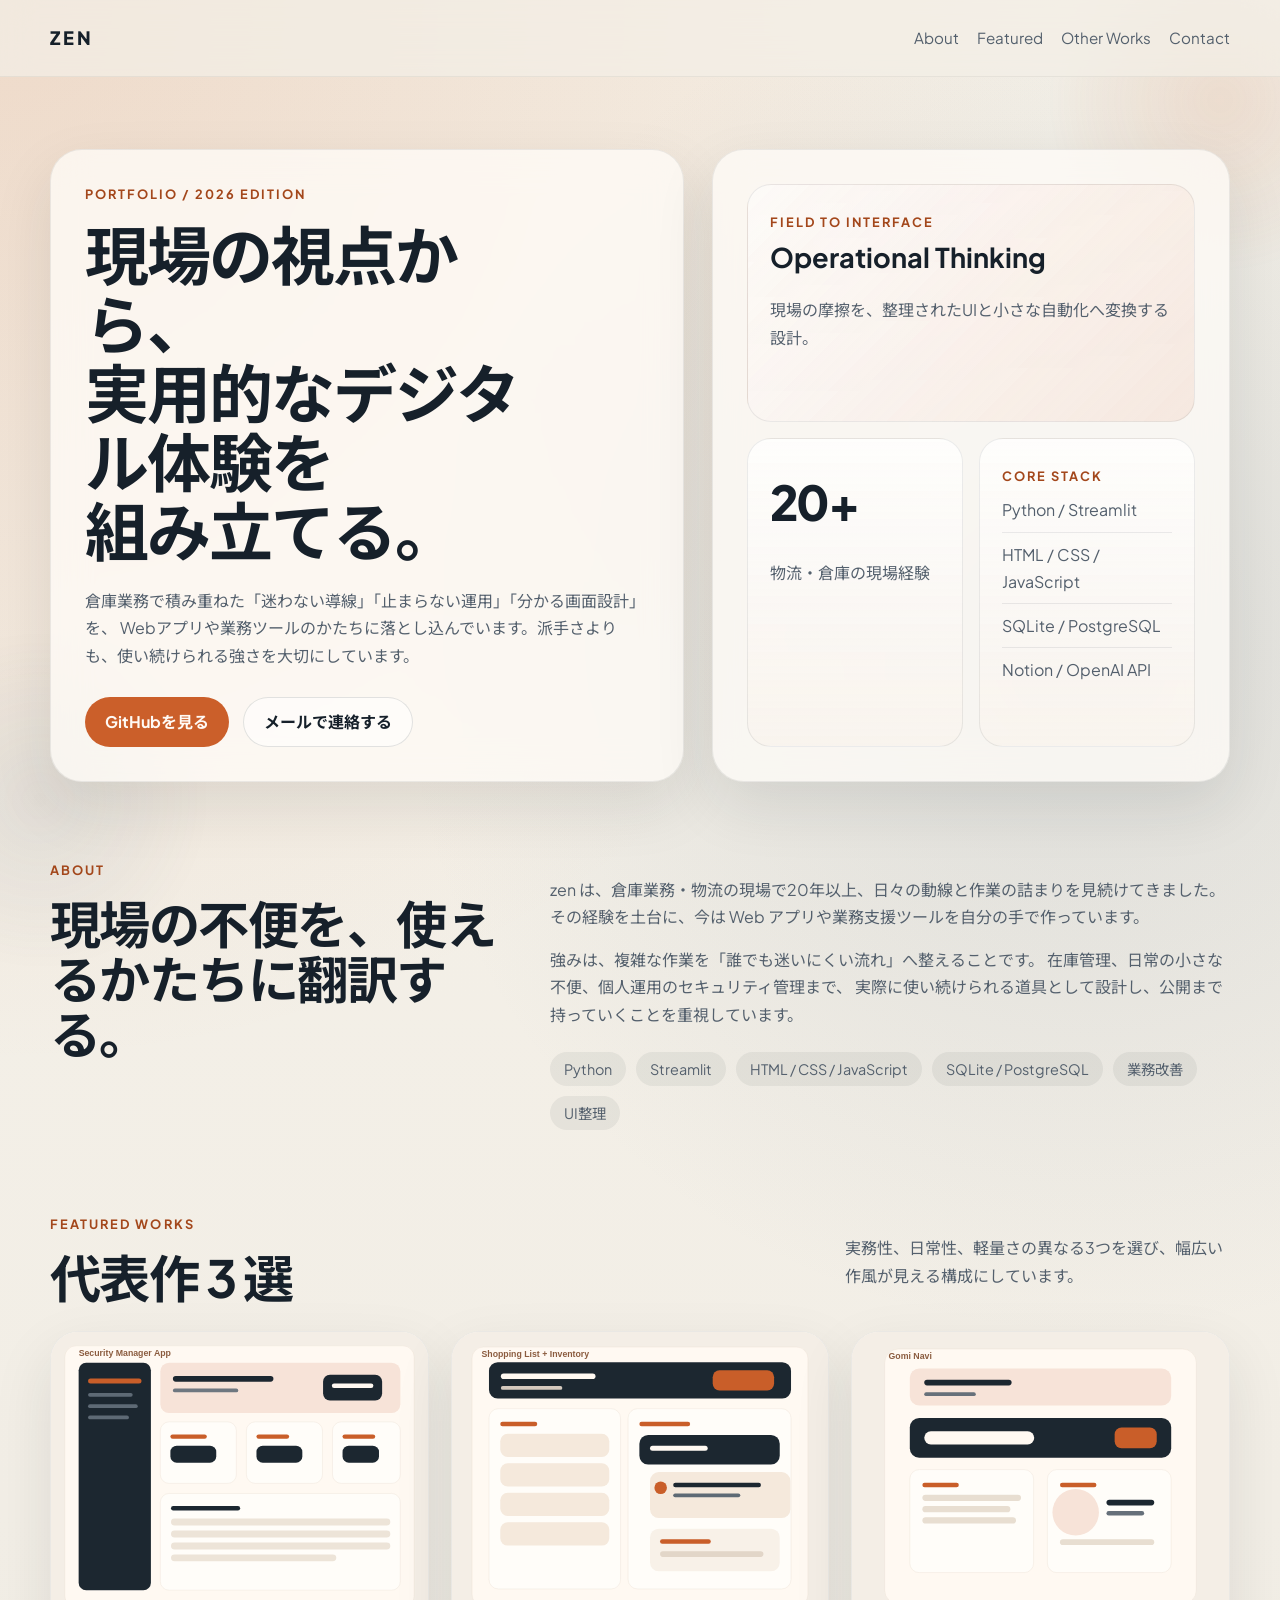
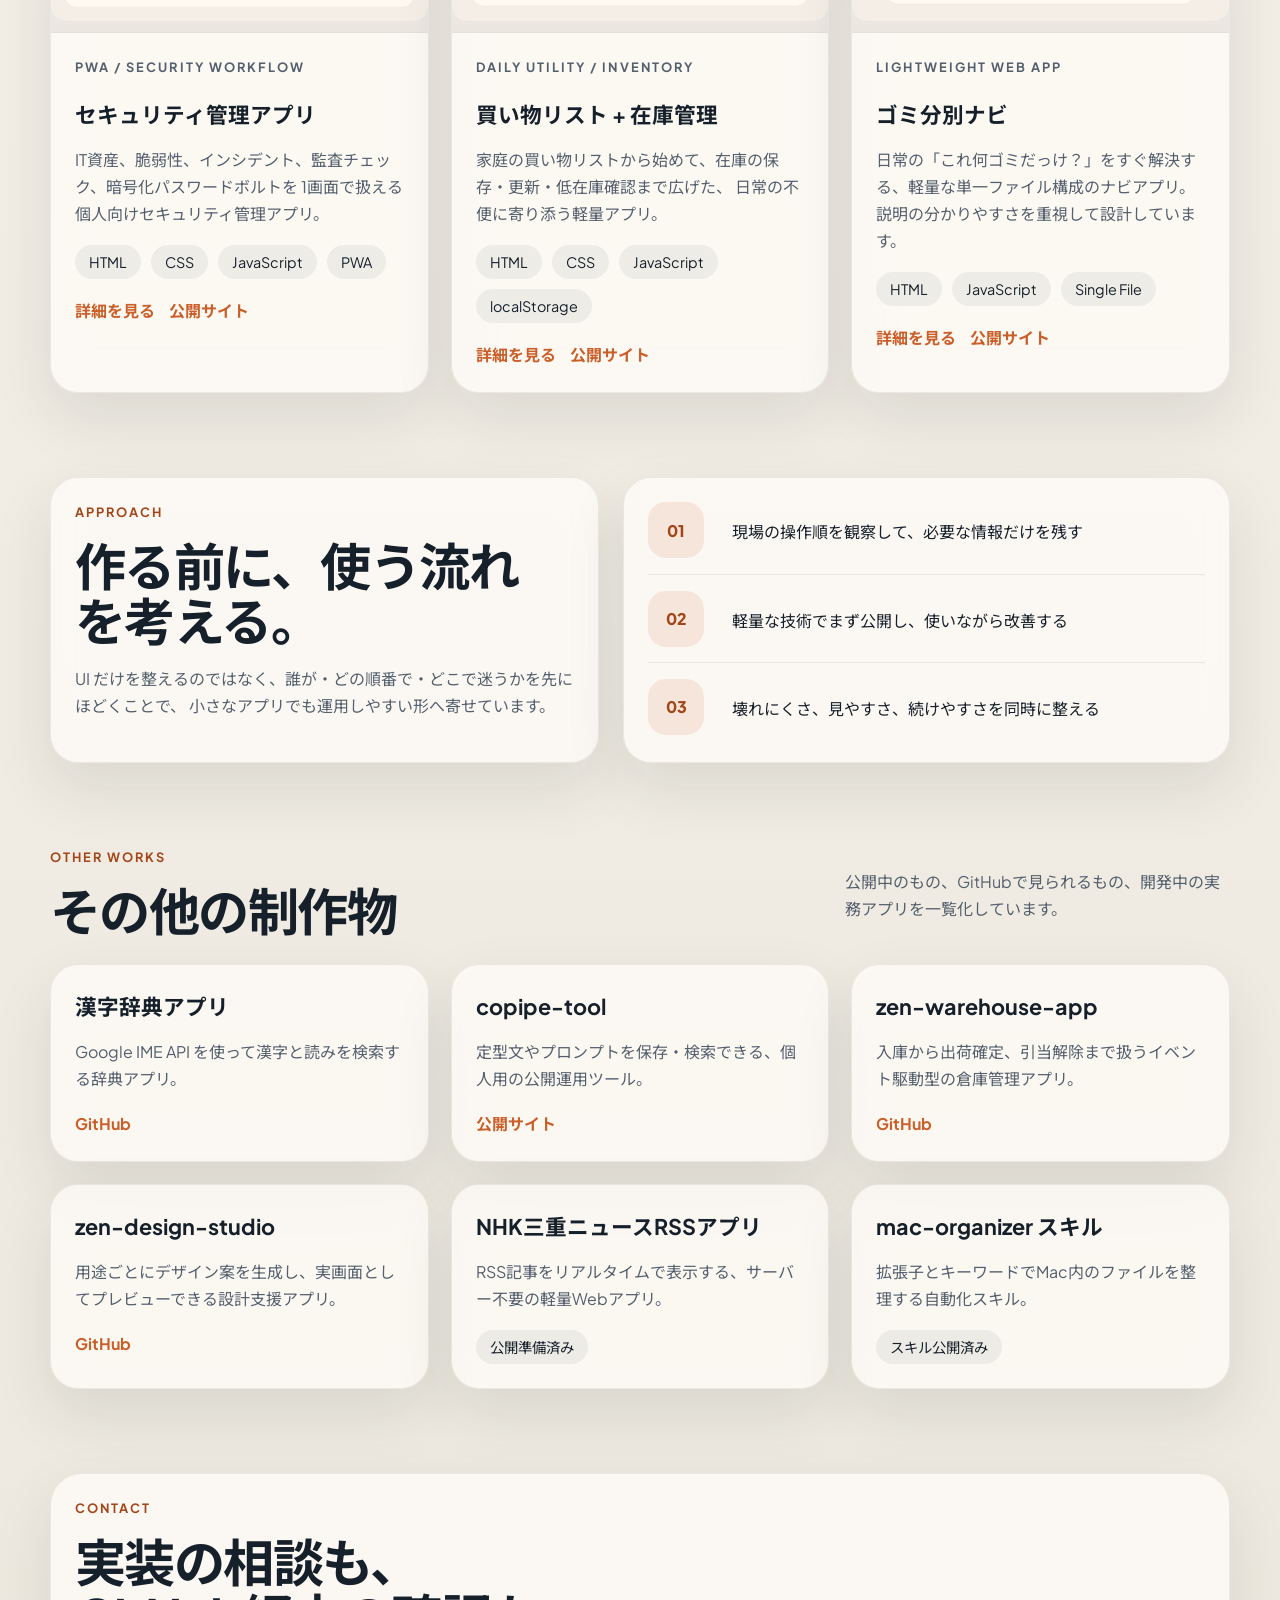
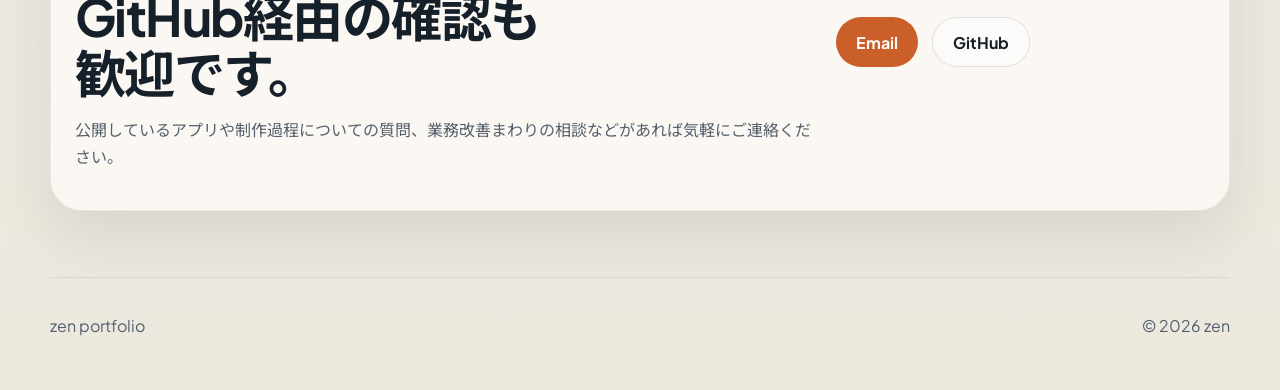
==== commit caa0ecc7: "fix: rebalance portfolio hero title" ====
--- a/index.html
+++ b/index.html
@@ -36,9 +36,9 @@
           <div class="hero-copy">
             <p class="eyebrow">Portfolio / 2026 Edition</p>
             <h1>
-              物流現場の視点から、<br>
-              実用的で触りたくなる<br>
-              デジタル体験を組み立てる。
+              現場の視点から、<br>
+              実用的なデジタル体験を<br>
+              組み立てる。
             </h1>
             <p class="hero-lead">
               倉庫業務で積み重ねた「迷わない導線」「止まらない運用」「分かる画面設計」を、
--- a/styles/site.css
+++ b/styles/site.css
@@ -182,8 +182,8 @@
 }
 
 .hero-copy h1 {
-  font-size: clamp(2.7rem, 6vw, 5.4rem);
-  max-width: 11ch;
+  font-size: clamp(2.6rem, 5vw, 4.6rem);
+  max-width: 10ch;
 }
 
 .hero-lead,
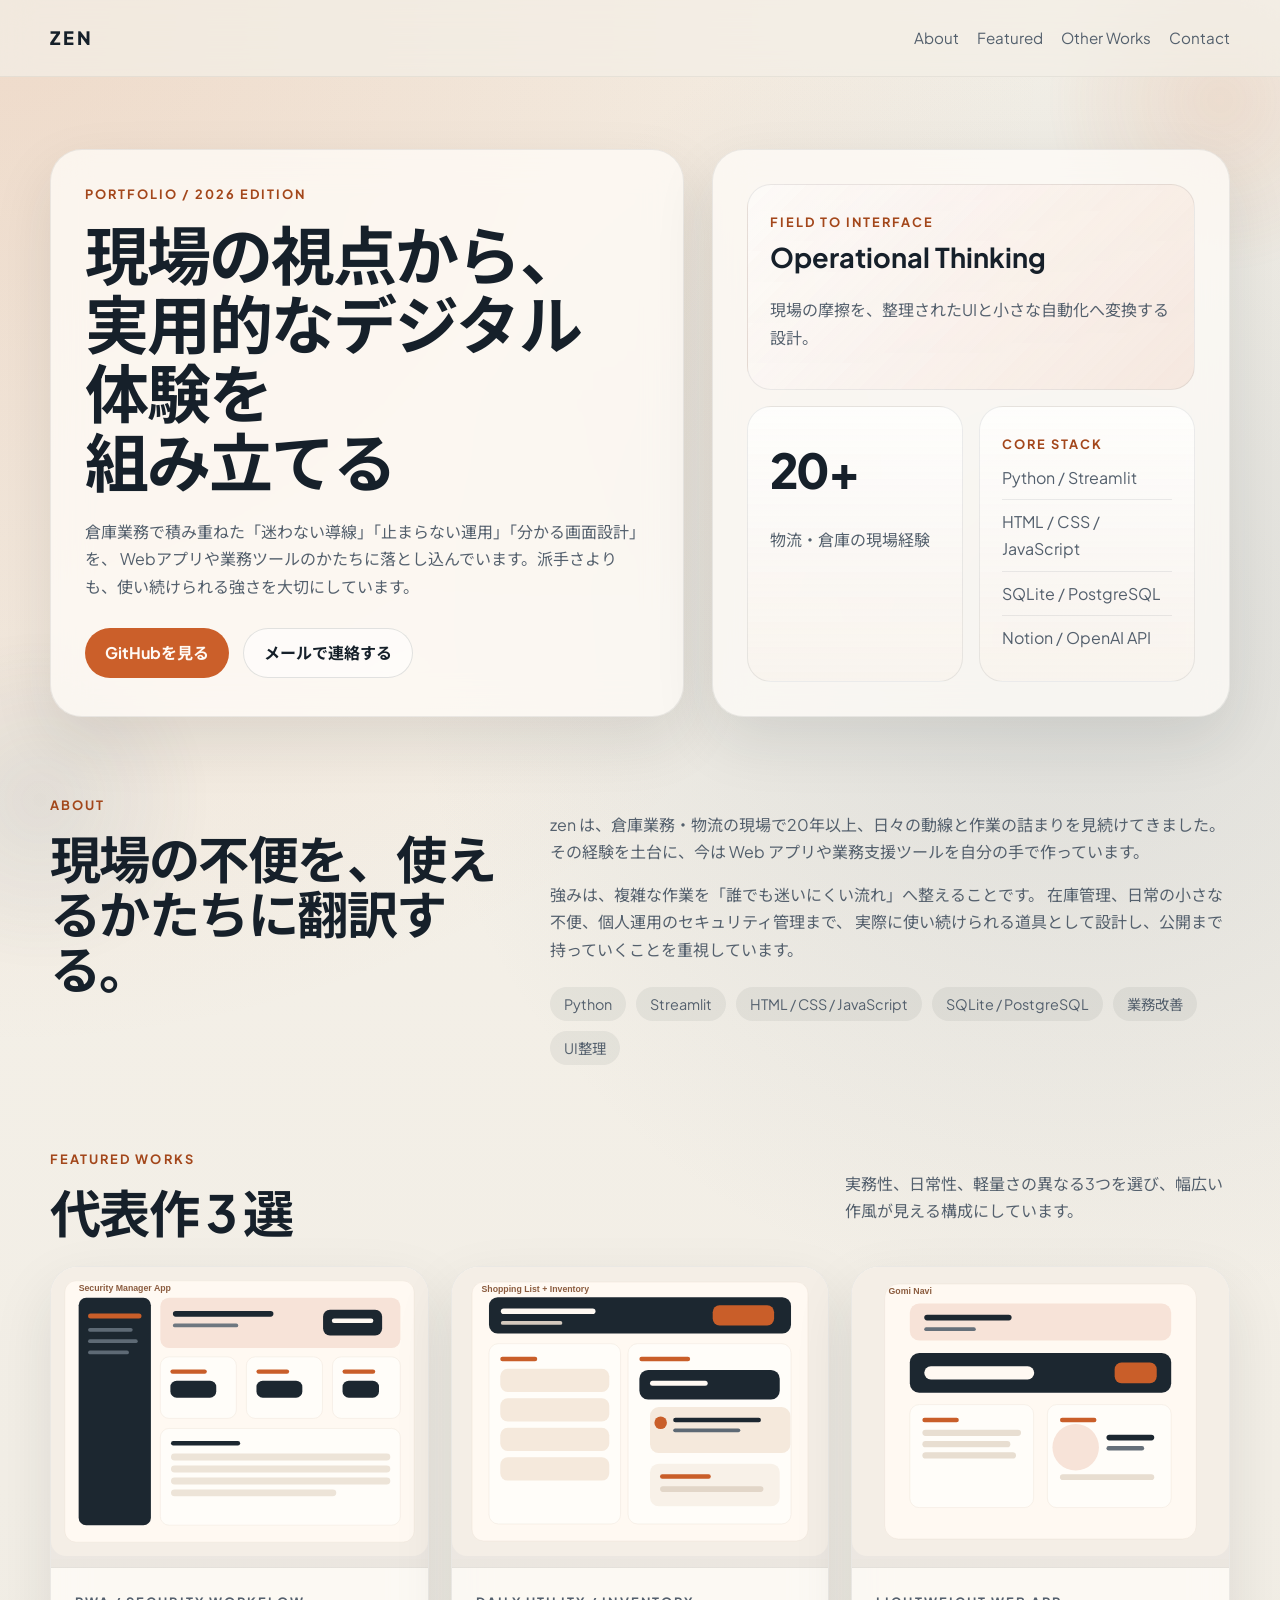
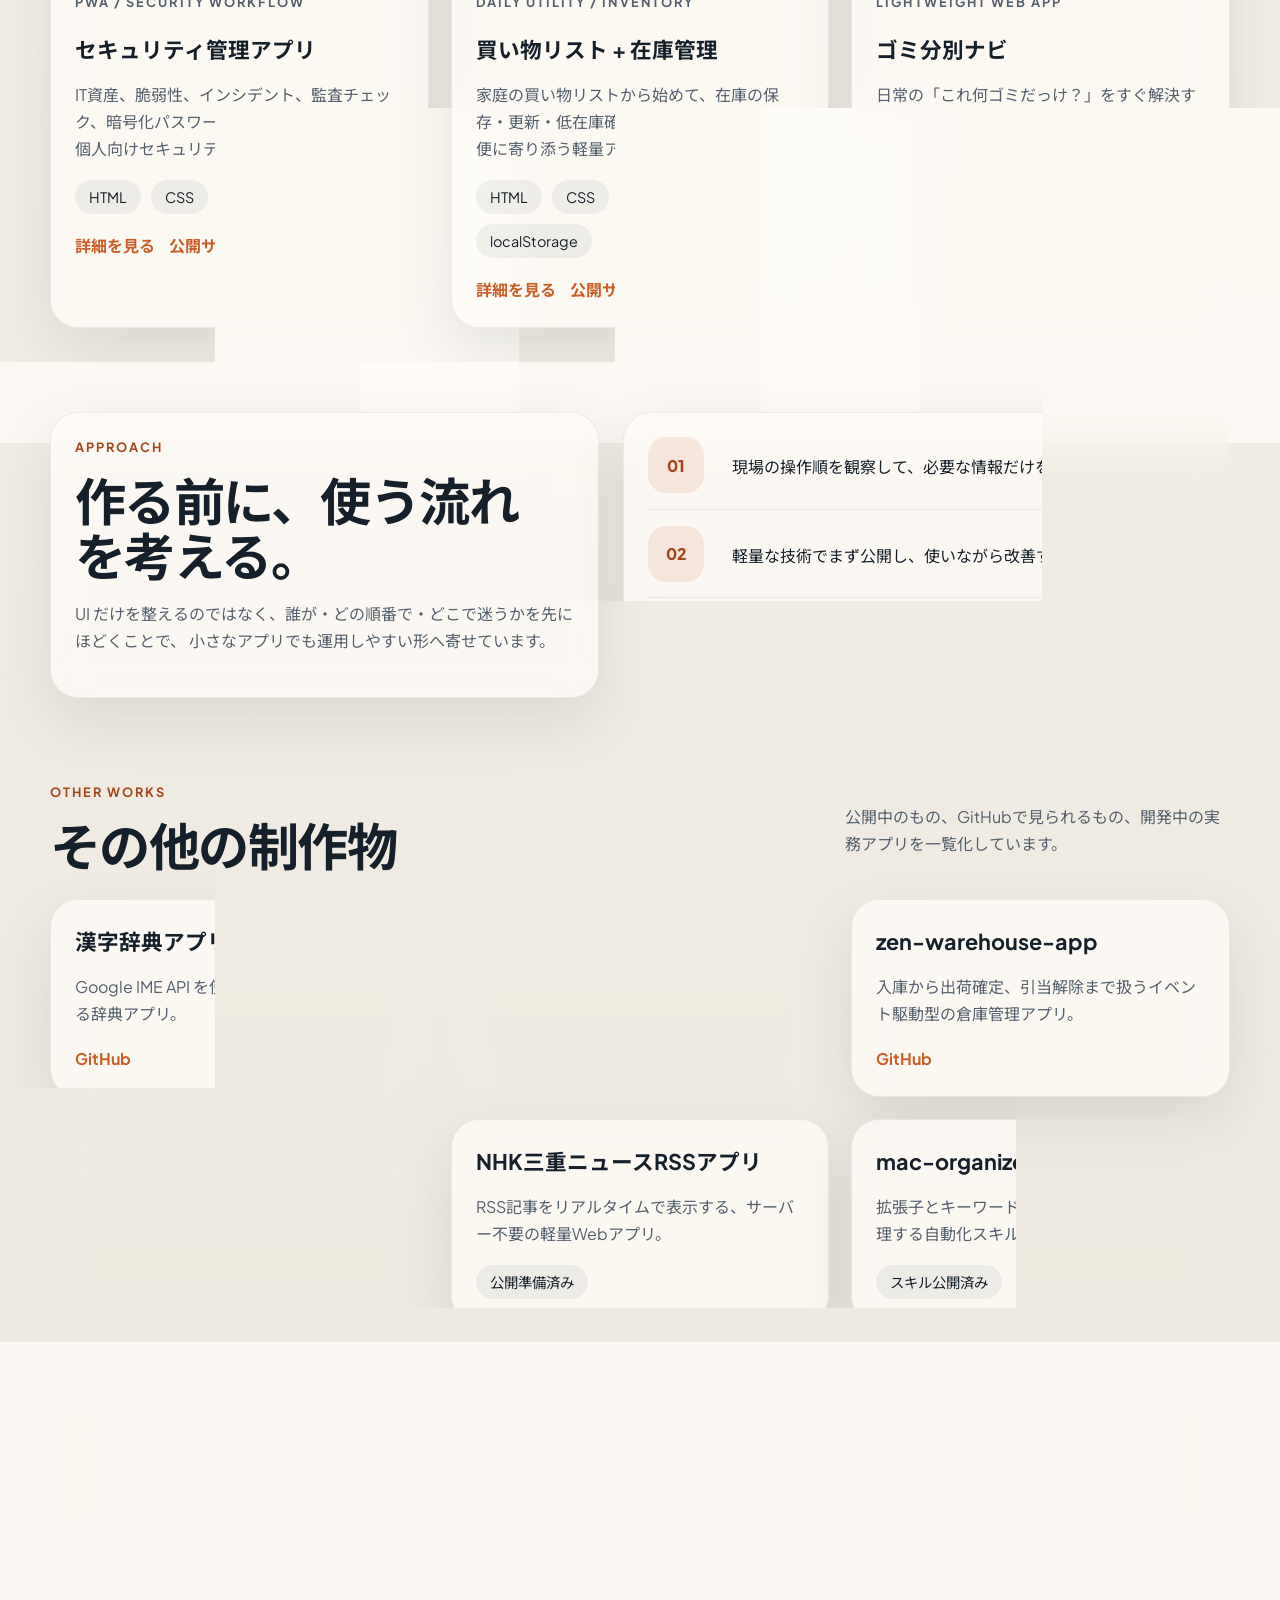
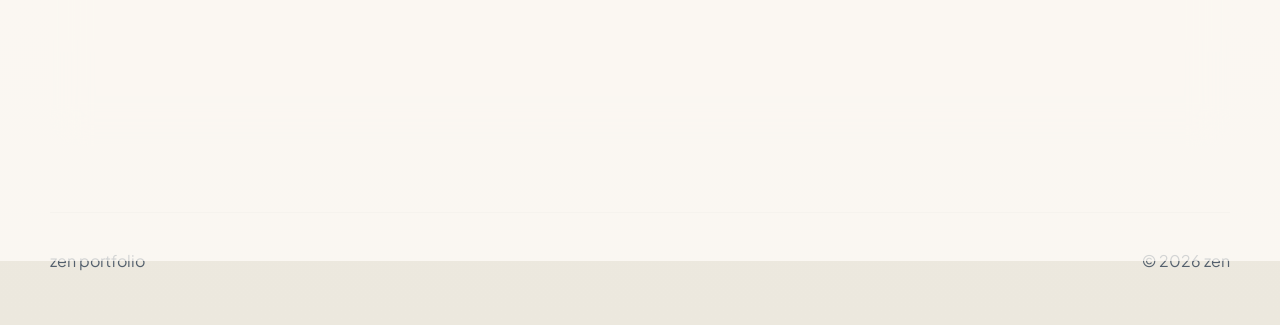
==== commit 85c13090: "fix: lock hero title to three lines" ====
--- a/index.html
+++ b/index.html
@@ -38,7 +38,7 @@
             <h1>
               現場の視点から、<br>
               実用的なデジタル体験を<br>
-              組み立てる。
+              組み立てる
             </h1>
             <p class="hero-lead">
               倉庫業務で積み重ねた「迷わない導線」「止まらない運用」「分かる画面設計」を、
--- a/styles/site.css
+++ b/styles/site.css
@@ -183,7 +183,7 @@
 
 .hero-copy h1 {
   font-size: clamp(2.6rem, 5vw, 4.6rem);
-  max-width: 10ch;
+  max-width: 12ch;
 }
 
 .hero-lead,
